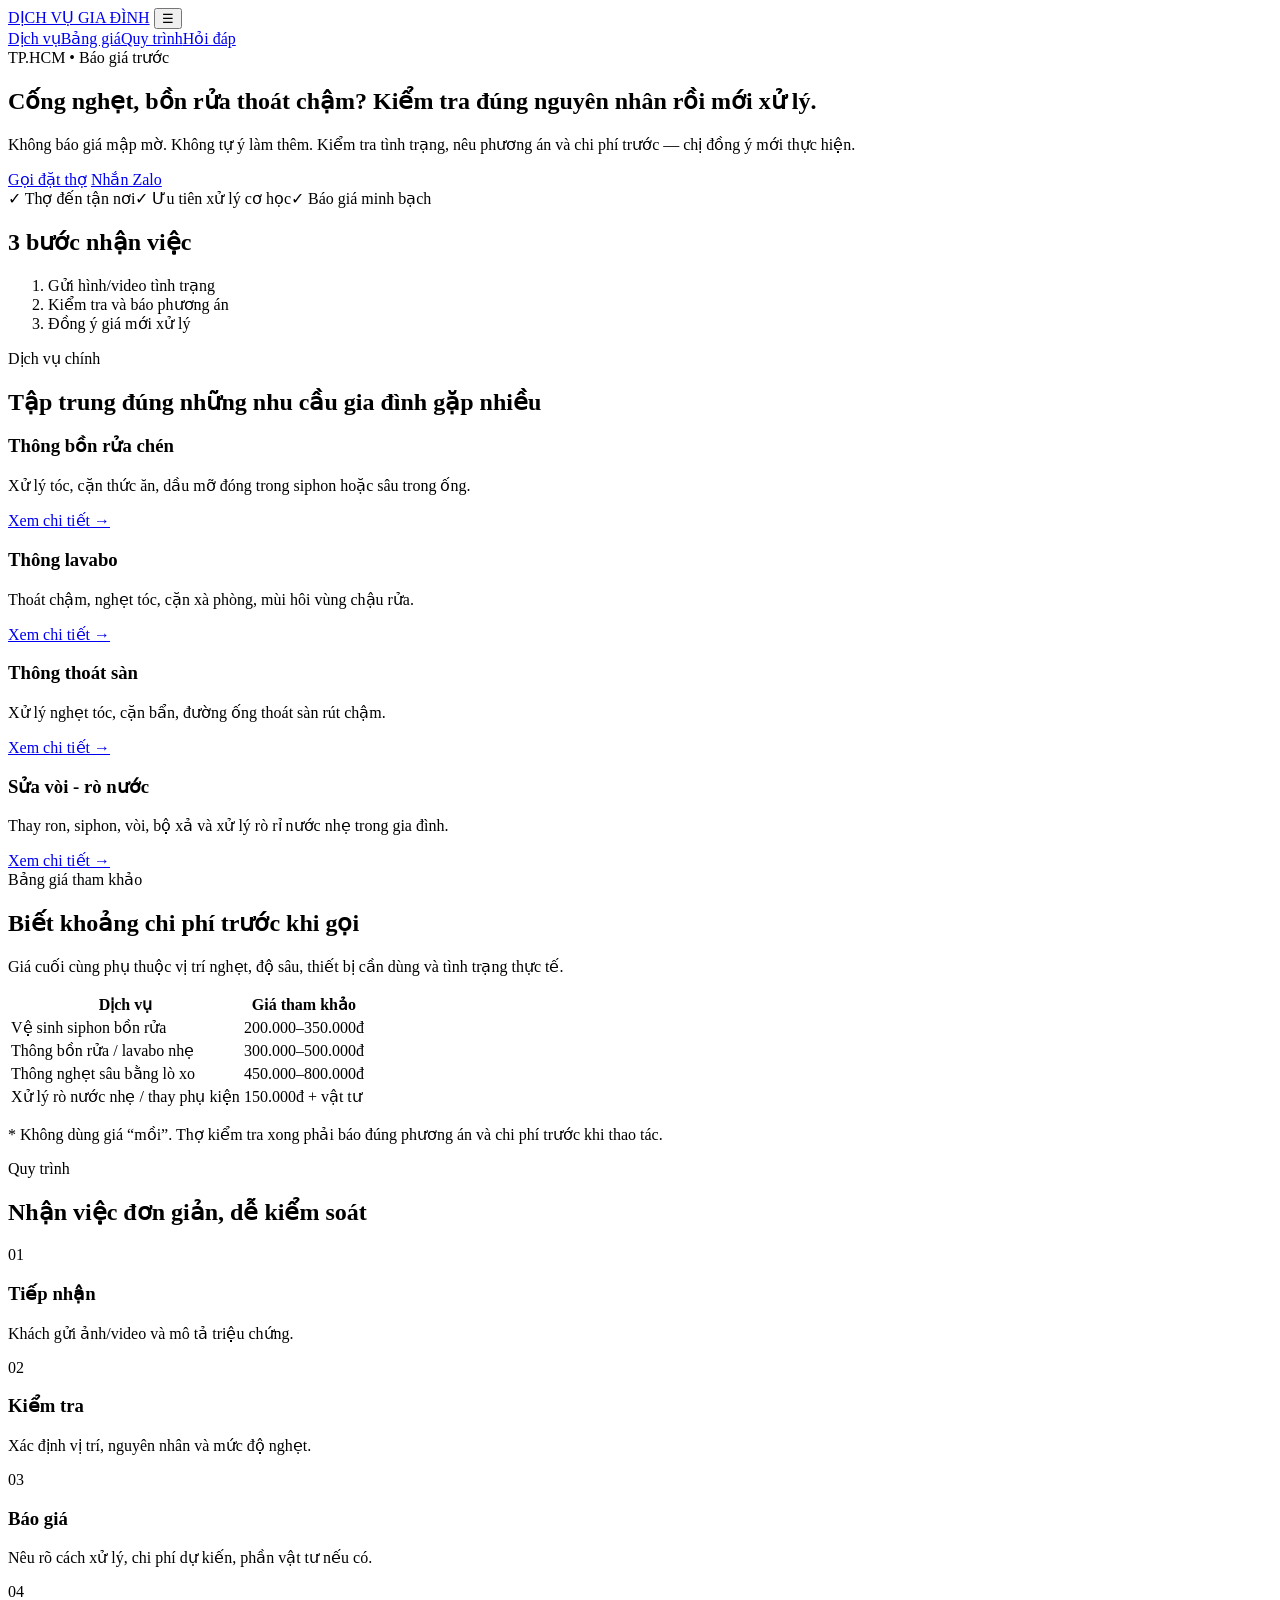
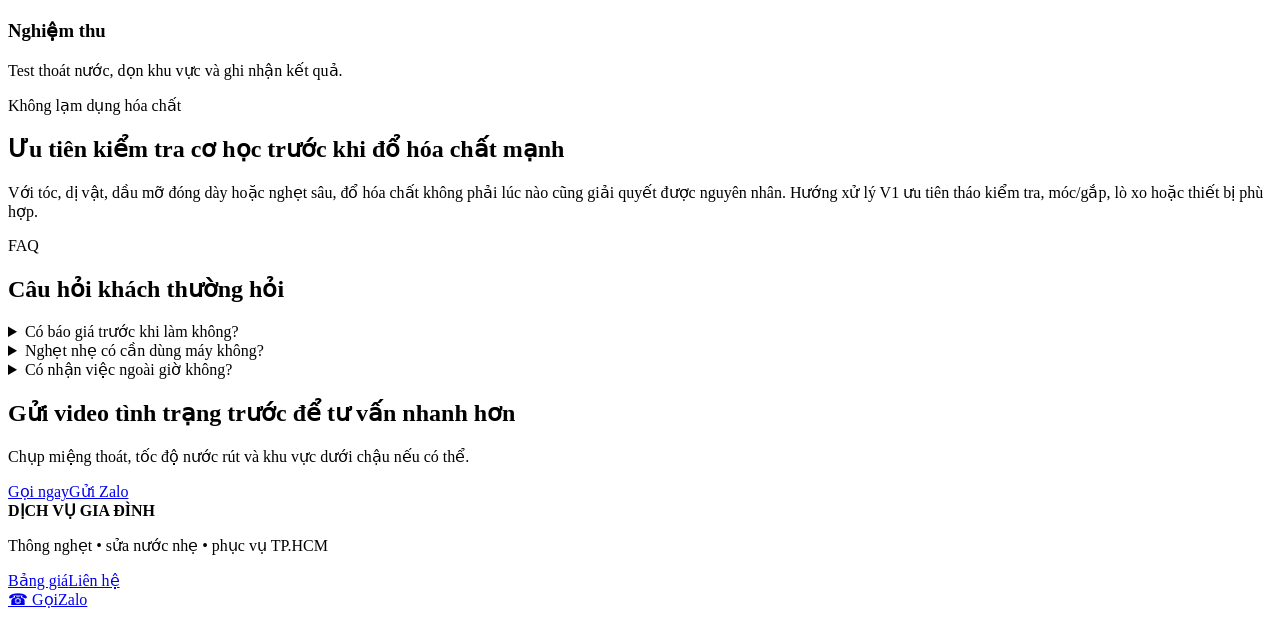
==== index.html @ d6028f79 "V1: add index.html" ====
<!doctype html>
<html lang="vi">
<head>
  <meta charset="utf-8">
  <meta name="viewport" content="width=device-width,initial-scale=1">
  <title>Dịch vụ gia đình tại TP.HCM | Thông nghẹt - Sửa nước</title>
  <meta name="description" content="Dịch vụ thông nghẹt, sửa nước nhẹ tại TP.HCM. Kiểm tra nguyên nhân, báo giá trước, đồng ý mới làm.">
  <link rel="stylesheet" href="assets/css/style.css">
  <script type="application/ld+json">
  {"@context":"https://schema.org","@type":"HomeAndConstructionBusiness","name":"Dịch Vụ Gia Đình","areaServed":"Ho Chi Minh City","url":"https://example.com"}
  </script>
</head>
<body>
<header class="topbar">
  <div class="container nav">
    <a class="brand" href="index.html">DỊCH VỤ GIA ĐÌNH</a>
    <button class="menu-btn" aria-label="Mở menu">☰</button>
    <nav class="menu">
      <a href="#dich-vu">Dịch vụ</a><a href="#bang-gia">Bảng giá</a><a href="#quy-trinh">Quy trình</a><a href="#faq">Hỏi đáp</a>
    </nav>
  </div>
</header>
<main>
<section class="hero">
  <div class="container hero-grid">
    <div>
      <span class="eyebrow">TP.HCM • Báo giá trước</span>
      <h1>Cống nghẹt, bồn rửa thoát chậm? Kiểm tra đúng nguyên nhân rồi mới xử lý.</h1>
      <p class="lead">Không báo giá mập mờ. Không tự ý làm thêm. Kiểm tra tình trạng, nêu phương án và chi phí trước — chị đồng ý mới thực hiện.</p>
      <div class="cta-row">
        <a class="btn primary track-call" href="tel:0900000000">Gọi đặt thợ</a>
        <a class="btn secondary track-zalo" href="https://zalo.me/0900000000" target="_blank" rel="noopener">Nhắn Zalo</a>
      </div>
      <div class="trust-row"><span>✓ Thợ đến tận nơi</span><span>✓ Ưu tiên xử lý cơ học</span><span>✓ Báo giá minh bạch</span></div>
    </div>
    <aside class="hero-card">
      <h2>3 bước nhận việc</h2>
      <ol><li>Gửi hình/video tình trạng</li><li>Kiểm tra và báo phương án</li><li>Đồng ý giá mới xử lý</li></ol>
    </aside>
  </div>
</section>

<section id="dich-vu" class="section">
  <div class="container">
    <div class="section-head"><span class="eyebrow">Dịch vụ chính</span><h2>Tập trung đúng những nhu cầu gia đình gặp nhiều</h2></div>
    <div class="cards">
      <article class="card"><h3>Thông bồn rửa chén</h3><p>Xử lý tóc, cặn thức ăn, dầu mỡ đóng trong siphon hoặc sâu trong ống.</p><a href="thong-tac-bon-rua-chen/index.html">Xem chi tiết →</a></article>
      <article class="card"><h3>Thông lavabo</h3><p>Thoát chậm, nghẹt tóc, cặn xà phòng, mùi hôi vùng chậu rửa.</p><a href="thong-tac-lavabo/index.html">Xem chi tiết →</a></article>
      <article class="card"><h3>Thông thoát sàn</h3><p>Xử lý nghẹt tóc, cặn bẩn, đường ống thoát sàn rút chậm.</p><a href="thong-tac-thoat-san/index.html">Xem chi tiết →</a></article>
      <article class="card"><h3>Sửa vòi - rò nước</h3><p>Thay ron, siphon, vòi, bộ xả và xử lý rò rỉ nước nhẹ trong gia đình.</p><a href="sua-voi-nuoc/index.html">Xem chi tiết →</a></article>
    </div>
  </div>
</section>

<section id="bang-gia" class="section alt">
  <div class="container">
    <div class="section-head"><span class="eyebrow">Bảng giá tham khảo</span><h2>Biết khoảng chi phí trước khi gọi</h2><p>Giá cuối cùng phụ thuộc vị trí nghẹt, độ sâu, thiết bị cần dùng và tình trạng thực tế.</p></div>
    <div class="price-table-wrap"><table class="price-table"><thead><tr><th>Dịch vụ</th><th>Giá tham khảo</th></tr></thead><tbody>
      <tr><td>Vệ sinh siphon bồn rửa</td><td>200.000–350.000đ</td></tr>
      <tr><td>Thông bồn rửa / lavabo nhẹ</td><td>300.000–500.000đ</td></tr>
      <tr><td>Thông nghẹt sâu bằng lò xo</td><td>450.000–800.000đ</td></tr>
      <tr><td>Xử lý rò nước nhẹ / thay phụ kiện</td><td>150.000đ + vật tư</td></tr>
    </tbody></table></div>
    <p class="note">* Không dùng giá “mồi”. Thợ kiểm tra xong phải báo đúng phương án và chi phí trước khi thao tác.</p>
  </div>
</section>

<section id="quy-trinh" class="section">
  <div class="container">
    <div class="section-head"><span class="eyebrow">Quy trình</span><h2>Nhận việc đơn giản, dễ kiểm soát</h2></div>
    <div class="steps">
      <div><span>01</span><h3>Tiếp nhận</h3><p>Khách gửi ảnh/video và mô tả triệu chứng.</p></div>
      <div><span>02</span><h3>Kiểm tra</h3><p>Xác định vị trí, nguyên nhân và mức độ nghẹt.</p></div>
      <div><span>03</span><h3>Báo giá</h3><p>Nêu rõ cách xử lý, chi phí dự kiến, phần vật tư nếu có.</p></div>
      <div><span>04</span><h3>Nghiệm thu</h3><p>Test thoát nước, dọn khu vực và ghi nhận kết quả.</p></div>
    </div>
  </div>
</section>

<section class="section dark">
  <div class="container split">
    <div><span class="eyebrow">Không lạm dụng hóa chất</span><h2>Ưu tiên kiểm tra cơ học trước khi đổ hóa chất mạnh</h2></div>
    <div><p>Với tóc, dị vật, dầu mỡ đóng dày hoặc nghẹt sâu, đổ hóa chất không phải lúc nào cũng giải quyết được nguyên nhân. Hướng xử lý V1 ưu tiên tháo kiểm tra, móc/gắp, lò xo hoặc thiết bị phù hợp.</p></div>
  </div>
</section>

<section id="faq" class="section">
  <div class="container faq">
    <div class="section-head"><span class="eyebrow">FAQ</span><h2>Câu hỏi khách thường hỏi</h2></div>
    <details><summary>Có báo giá trước khi làm không?</summary><p>Có. Sau khi kiểm tra tình trạng thực tế, thợ nêu phương án và chi phí. Chỉ xử lý khi khách đồng ý.</p></details>
    <details><summary>Nghẹt nhẹ có cần dùng máy không?</summary><p>Không nhất thiết. Nếu nghẹt ở siphon hoặc ngay miệng thoát, có thể tháo vệ sinh hoặc dùng dụng cụ cơ học trước.</p></details>
    <details><summary>Có nhận việc ngoài giờ không?</summary><p>V1 ưu tiên lịch hẹn theo khung giờ. Các ca gấp sẽ xác nhận lại khả năng điều phối trước khi chốt.</p></details>
  </div>
</section>

<section class="section cta-band"><div class="container"><h2>Gửi video tình trạng trước để tư vấn nhanh hơn</h2><p>Chụp miệng thoát, tốc độ nước rút và khu vực dưới chậu nếu có thể.</p><div class="cta-row center"><a class="btn light track-call" href="tel:0900000000">Gọi ngay</a><a class="btn ghost track-zalo" href="https://zalo.me/0900000000">Gửi Zalo</a></div></div></section>
</main>
<footer><div class="container footer-grid"><div><strong>DỊCH VỤ GIA ĐÌNH</strong><p>Thông nghẹt • sửa nước nhẹ • phục vụ TP.HCM</p></div><div><a href="bang-gia/index.html">Bảng giá</a><a href="lien-he/index.html">Liên hệ</a></div></div></footer>
<div class="floating"><a class="track-call" href="tel:0900000000">☎ Gọi</a><a class="track-zalo" href="https://zalo.me/0900000000">Zalo</a></div>
<script src="assets/js/main.js"></script>
</body></html>
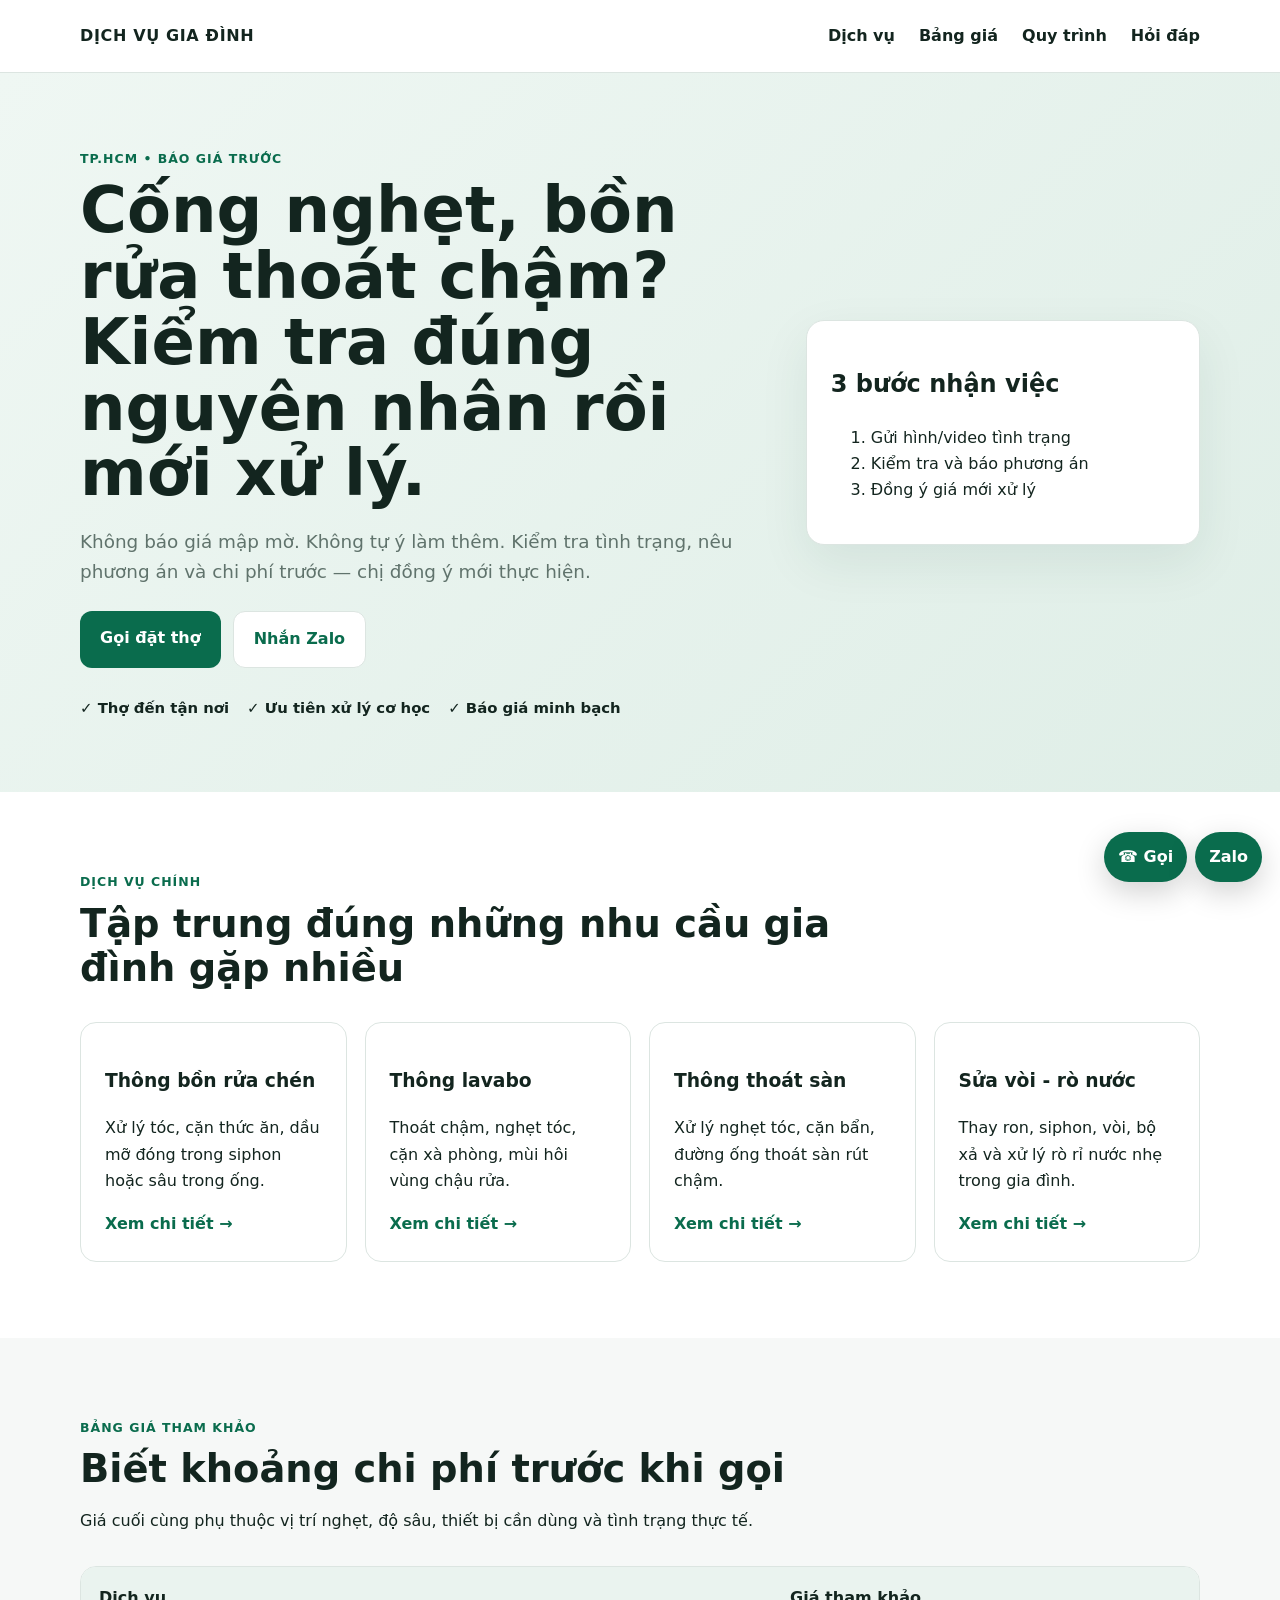
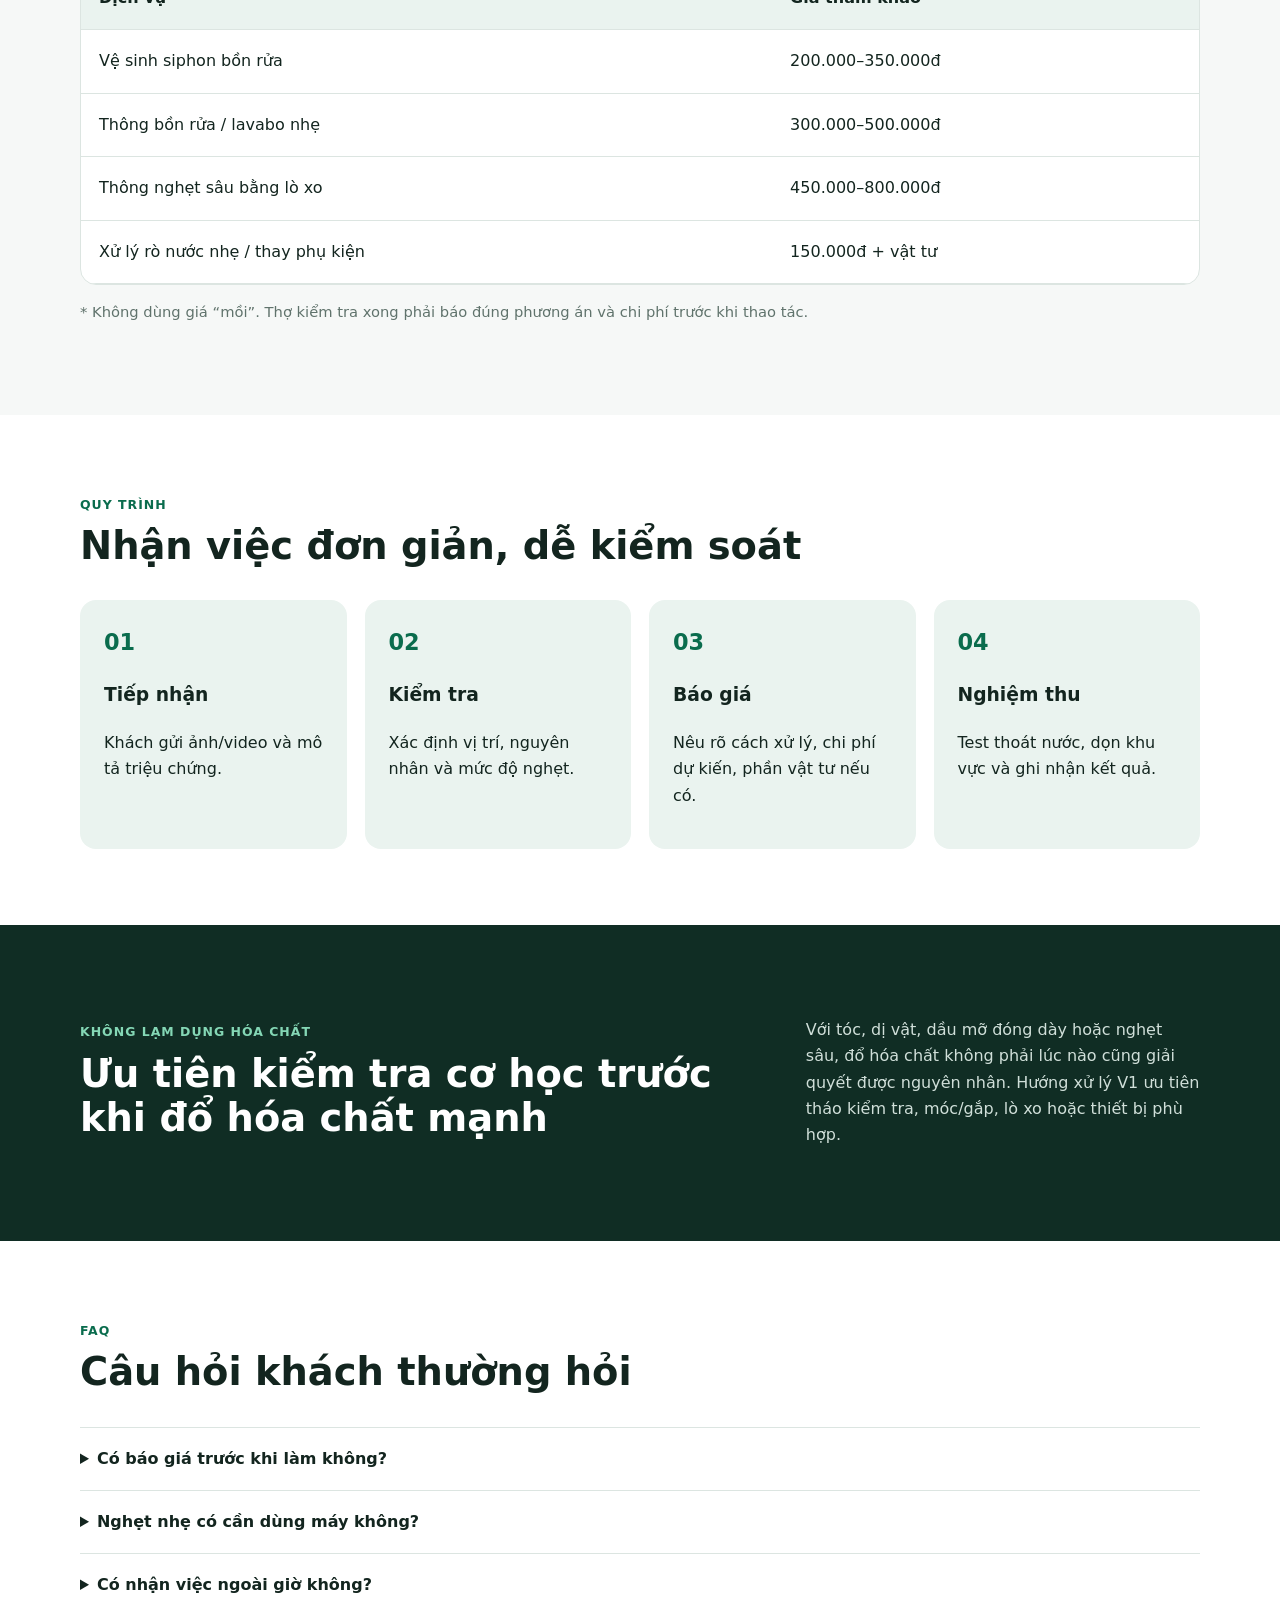
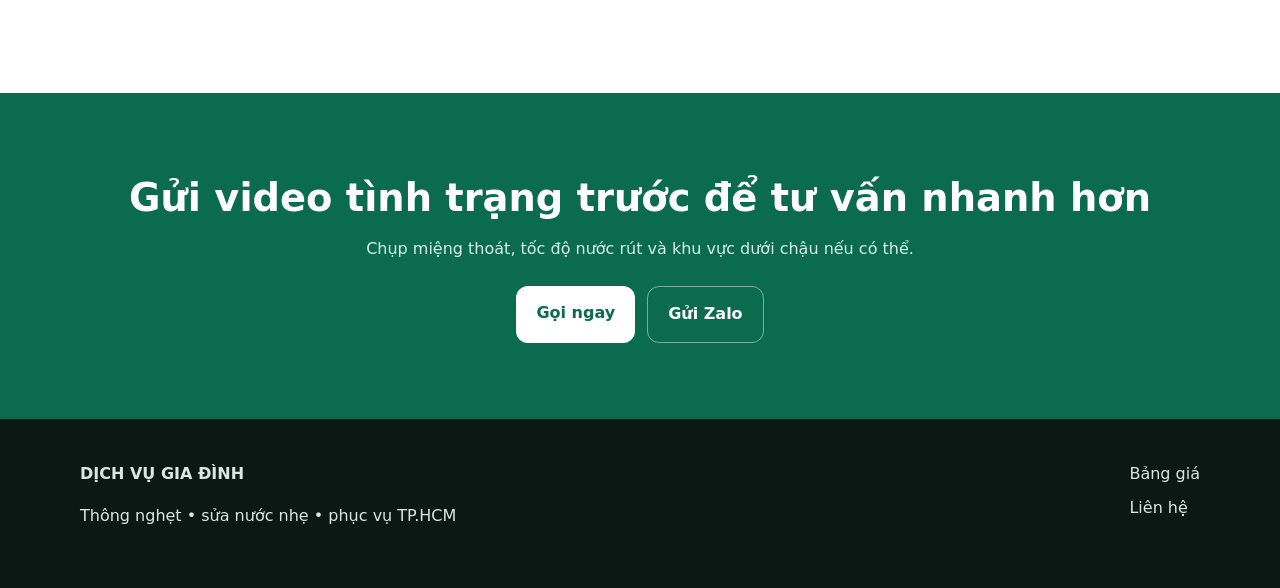
==== commit 6b6a823c: "Update hotline to 0916 85 85 66" ====
--- a/index.html
+++ b/index.html
@@ -28,8 +28,8 @@
       <h1>Cống nghẹt, bồn rửa thoát chậm? Kiểm tra đúng nguyên nhân rồi mới xử lý.</h1>
       <p class="lead">Không báo giá mập mờ. Không tự ý làm thêm. Kiểm tra tình trạng, nêu phương án và chi phí trước — chị đồng ý mới thực hiện.</p>
       <div class="cta-row">
-        <a class="btn primary track-call" href="tel:0900000000">Gọi đặt thợ</a>
-        <a class="btn secondary track-zalo" href="https://zalo.me/0900000000" target="_blank" rel="noopener">Nhắn Zalo</a>
+        <a class="btn primary track-call" href="tel:0916858566">Gọi đặt thợ</a>
+        <a class="btn secondary track-zalo" href="https://zalo.me/0916858566" target="_blank" rel="noopener">Nhắn Zalo</a>
       </div>
       <div class="trust-row"><span>✓ Thợ đến tận nơi</span><span>✓ Ưu tiên xử lý cơ học</span><span>✓ Báo giá minh bạch</span></div>
     </div>
@@ -93,9 +93,9 @@
   </div>
 </section>
 
-<section class="section cta-band"><div class="container"><h2>Gửi video tình trạng trước để tư vấn nhanh hơn</h2><p>Chụp miệng thoát, tốc độ nước rút và khu vực dưới chậu nếu có thể.</p><div class="cta-row center"><a class="btn light track-call" href="tel:0900000000">Gọi ngay</a><a class="btn ghost track-zalo" href="https://zalo.me/0900000000">Gửi Zalo</a></div></div></section>
+<section class="section cta-band"><div class="container"><h2>Gửi video tình trạng trước để tư vấn nhanh hơn</h2><p>Chụp miệng thoát, tốc độ nước rút và khu vực dưới chậu nếu có thể.</p><div class="cta-row center"><a class="btn light track-call" href="tel:0916858566">Gọi ngay</a><a class="btn ghost track-zalo" href="https://zalo.me/0916858566">Gửi Zalo</a></div></div></section>
 </main>
 <footer><div class="container footer-grid"><div><strong>DỊCH VỤ GIA ĐÌNH</strong><p>Thông nghẹt • sửa nước nhẹ • phục vụ TP.HCM</p></div><div><a href="bang-gia/index.html">Bảng giá</a><a href="lien-he/index.html">Liên hệ</a></div></div></footer>
-<div class="floating"><a class="track-call" href="tel:0900000000">☎ Gọi</a><a class="track-zalo" href="https://zalo.me/0900000000">Zalo</a></div>
+<div class="floating"><a class="track-call" href="tel:0916858566">☎ Gọi</a><a class="track-zalo" href="https://zalo.me/0916858566">Zalo</a></div>
 <script src="assets/js/main.js"></script>
 </body></html>
--- a/assets/css/style.css
+++ b/assets/css/style.css
@@ -0,0 +1 @@
+:root{--bg:#f6f8f7;--ink:#13251f;--muted:#60736c;--brand:#0a6c4d;--brand2:#084f3a;--line:#dce5e1;--white:#fff;--soft:#eaf3ef}*{box-sizing:border-box}html{scroll-behavior:smooth}body{margin:0;font-family:Inter,system-ui,-apple-system,Segoe UI,Roboto,sans-serif;color:var(--ink);background:var(--white);line-height:1.65}a{color:inherit}.container{width:min(1120px,calc(100% - 32px));margin:auto}.topbar{position:sticky;top:0;z-index:30;background:rgba(255,255,255,.94);backdrop-filter:blur(10px);border-bottom:1px solid var(--line)}.nav{height:72px;display:flex;align-items:center;justify-content:space-between}.brand{text-decoration:none;font-weight:900;letter-spacing:.04em}.menu{display:flex;gap:24px}.menu a{text-decoration:none;font-weight:700}.menu-btn{display:none}.hero{background:linear-gradient(135deg,#eff7f3,#dfeee7);padding:72px 0}.hero-grid,.split{display:grid;grid-template-columns:1.4fr .8fr;gap:36px;align-items:center}.eyebrow{display:inline-block;font-weight:800;color:var(--brand);text-transform:uppercase;letter-spacing:.08em;font-size:.78rem}.hero h1{font-size:clamp(2.2rem,5vw,4.4rem);line-height:1.03;margin:.4rem 0 1.2rem;max-width:900px}.lead{font-size:1.15rem;color:var(--muted);max-width:760px}.cta-row{display:flex;gap:12px;flex-wrap:wrap;margin-top:24px}.btn{display:inline-flex;padding:14px 20px;border-radius:12px;text-decoration:none;font-weight:800}.primary{background:var(--brand);color:white}.secondary{background:white;border:1px solid var(--line);color:var(--brand)}.light{background:white;color:var(--brand)}.ghost{border:1px solid rgba(255,255,255,.45);color:white}.trust-row{display:flex;gap:18px;flex-wrap:wrap;margin-top:28px;font-weight:700;font-size:.93rem}.hero-card{background:#fff;border:1px solid var(--line);border-radius:18px;padding:24px;box-shadow:0 18px 50px rgba(14,61,47,.08)}.section{padding:76px 0}.alt{background:var(--bg)}.section-head{max-width:760px;margin-bottom:32px}.section h2{font-size:clamp(1.8rem,3vw,3rem);line-height:1.15;margin:.45rem 0}.cards{display:grid;grid-template-columns:repeat(4,1fr);gap:18px}.card{padding:24px;border:1px solid var(--line);border-radius:16px;background:#fff}.card a{color:var(--brand);font-weight:800;text-decoration:none}.price-table-wrap{overflow:auto;background:white;border:1px solid var(--line);border-radius:16px}.price-table{width:100%;border-collapse:collapse}.price-table th,.price-table td{padding:18px;border-bottom:1px solid var(--line);text-align:left}.price-table th{background:var(--soft)}.note{color:var(--muted);font-size:.92rem}.steps{display:grid;grid-template-columns:repeat(4,1fr);gap:18px}.steps>div{padding:24px;background:var(--soft);border-radius:16px}.steps span{font-weight:900;color:var(--brand);font-size:1.4rem}.dark{background:#102d24;color:white}.dark .eyebrow{color:#84d7b5}.dark p{color:#d0dfd9}.faq details{border-top:1px solid var(--line);padding:18px 0}.faq summary{cursor:pointer;font-weight:800}.cta-band{background:var(--brand);color:white;text-align:center}.cta-band p{color:#d8eee5}.center{justify-content:center}footer{padding:42px 0;background:#0a1914;color:#dbe7e2}.footer-grid{display:flex;justify-content:space-between;gap:24px}.footer-grid a{display:block;text-decoration:none;margin-bottom:8px}.floating{position:fixed;right:18px;bottom:18px;display:flex;gap:8px;z-index:40}.floating a{background:var(--brand);color:white;text-decoration:none;font-weight:900;padding:12px 14px;border-radius:999px;box-shadow:0 10px 30px rgba(0,0,0,.18)}@media(max-width:860px){.menu{display:none}.menu.open{display:flex;position:absolute;top:72px;left:16px;right:16px;flex-direction:column;background:#fff;padding:18px;border:1px solid var(--line);border-radius:14px}.menu-btn{display:block;border:0;background:none;font-size:1.5rem}.hero-grid,.split{grid-template-columns:1fr}.cards,.steps{grid-template-columns:1fr 1fr}}@media(max-width:560px){.hero{padding:48px 0}.section{padding:56px 0}.cards,.steps{grid-template-columns:1fr}.hero h1{font-size:2.45rem}.footer-grid{flex-direction:column}.floating{left:12px;right:12px}.floating a{flex:1;text-align:center}}
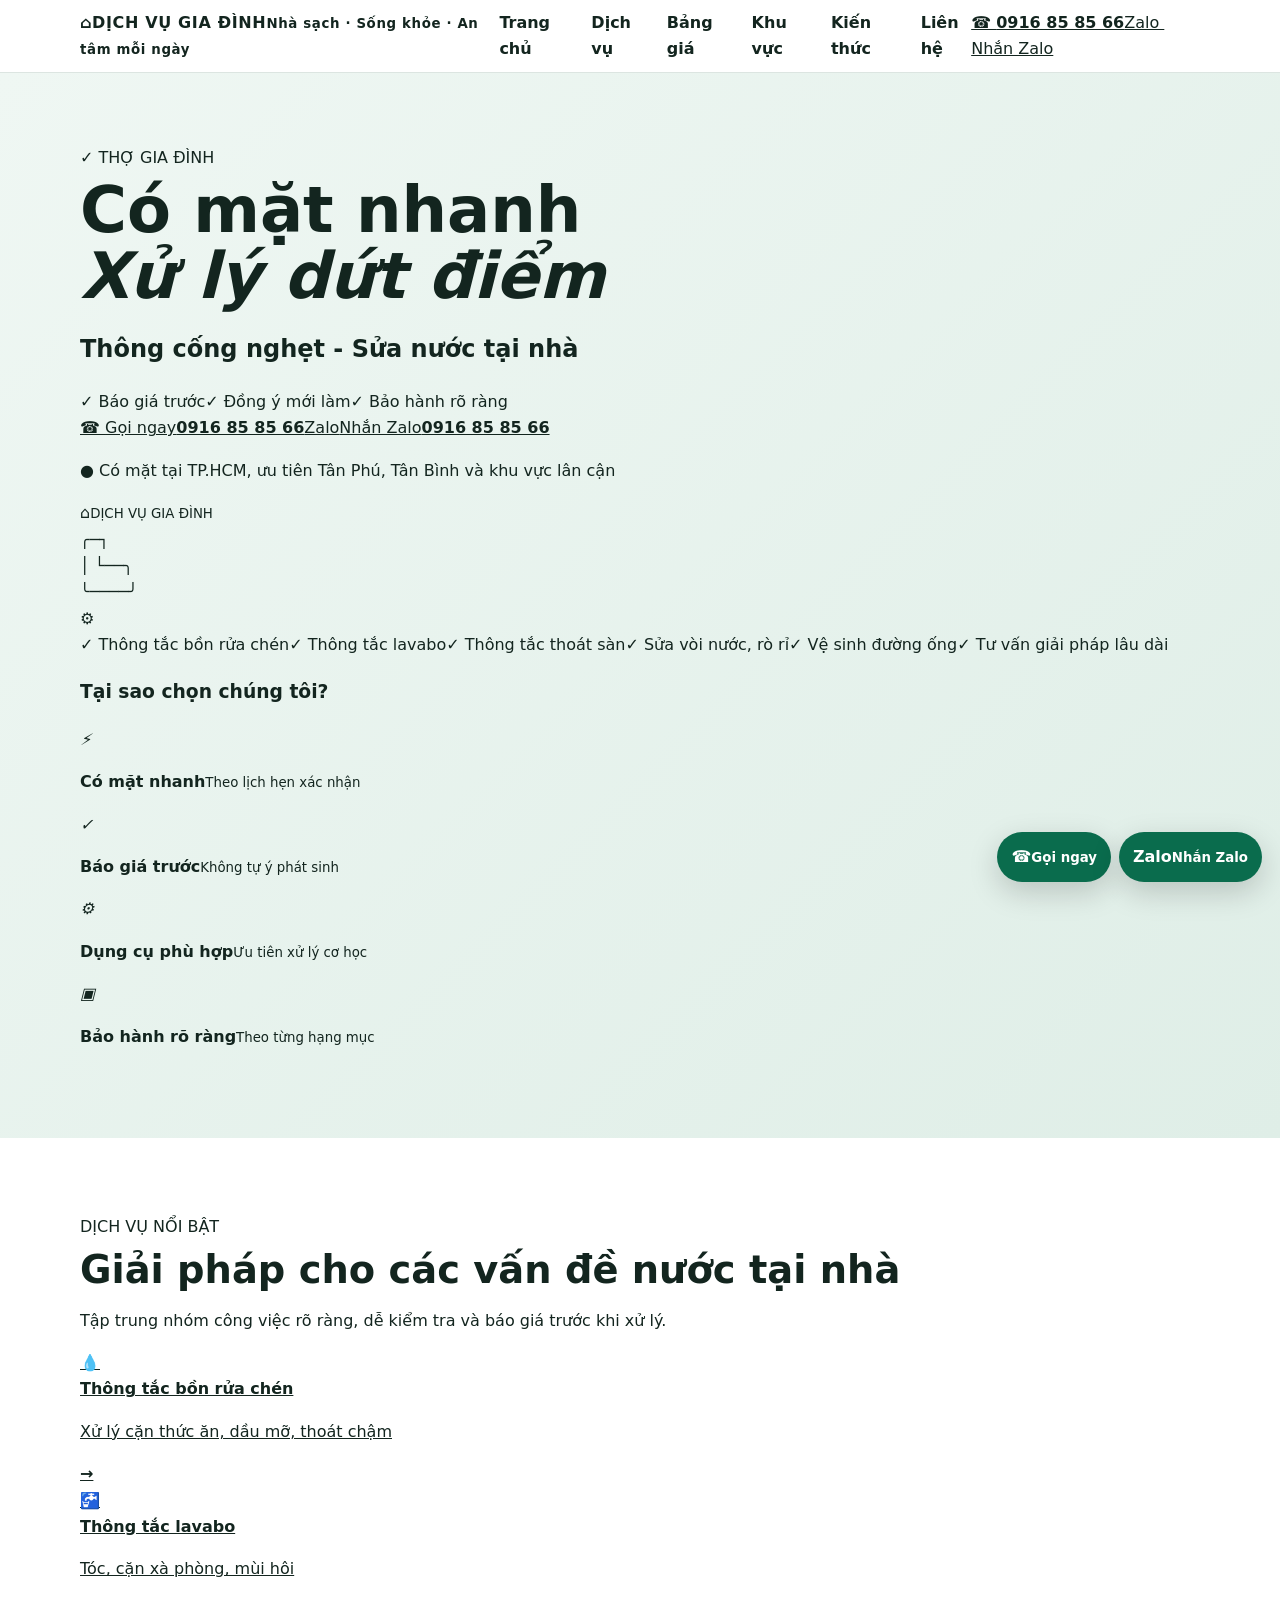
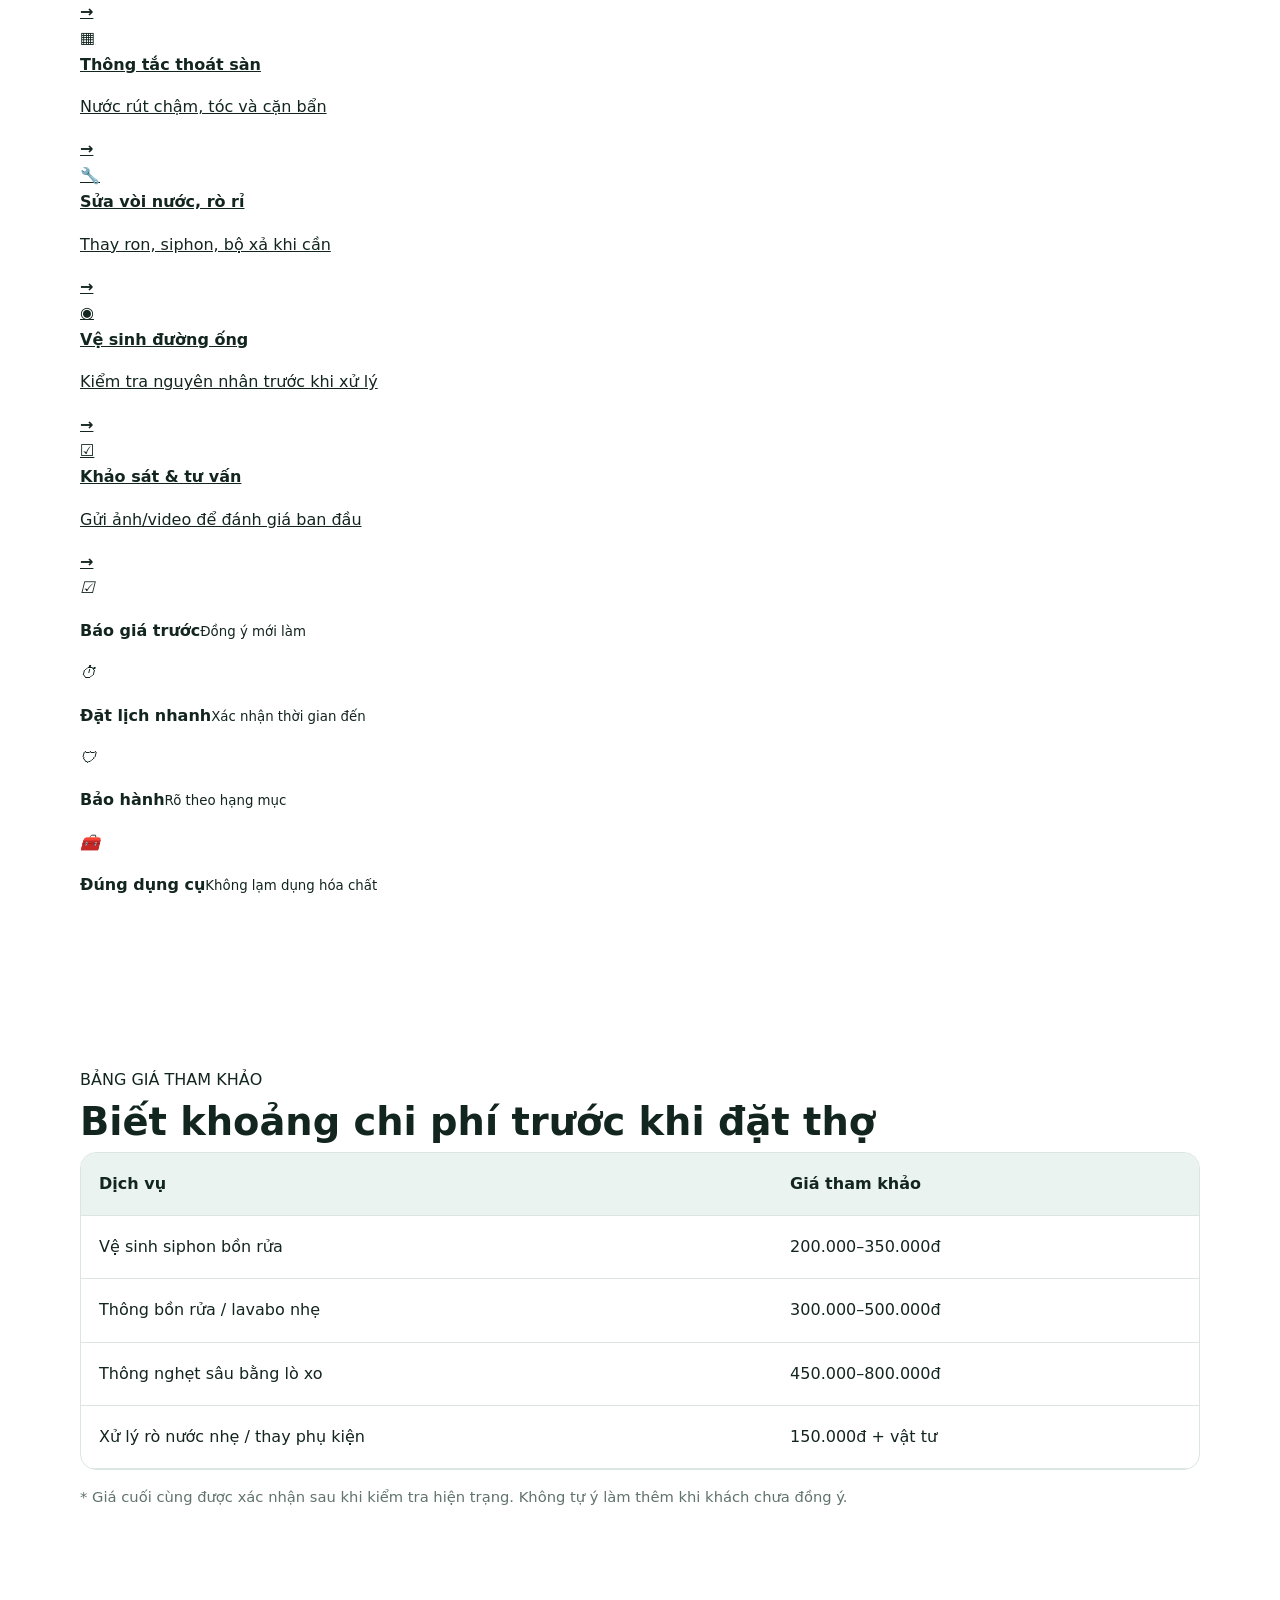
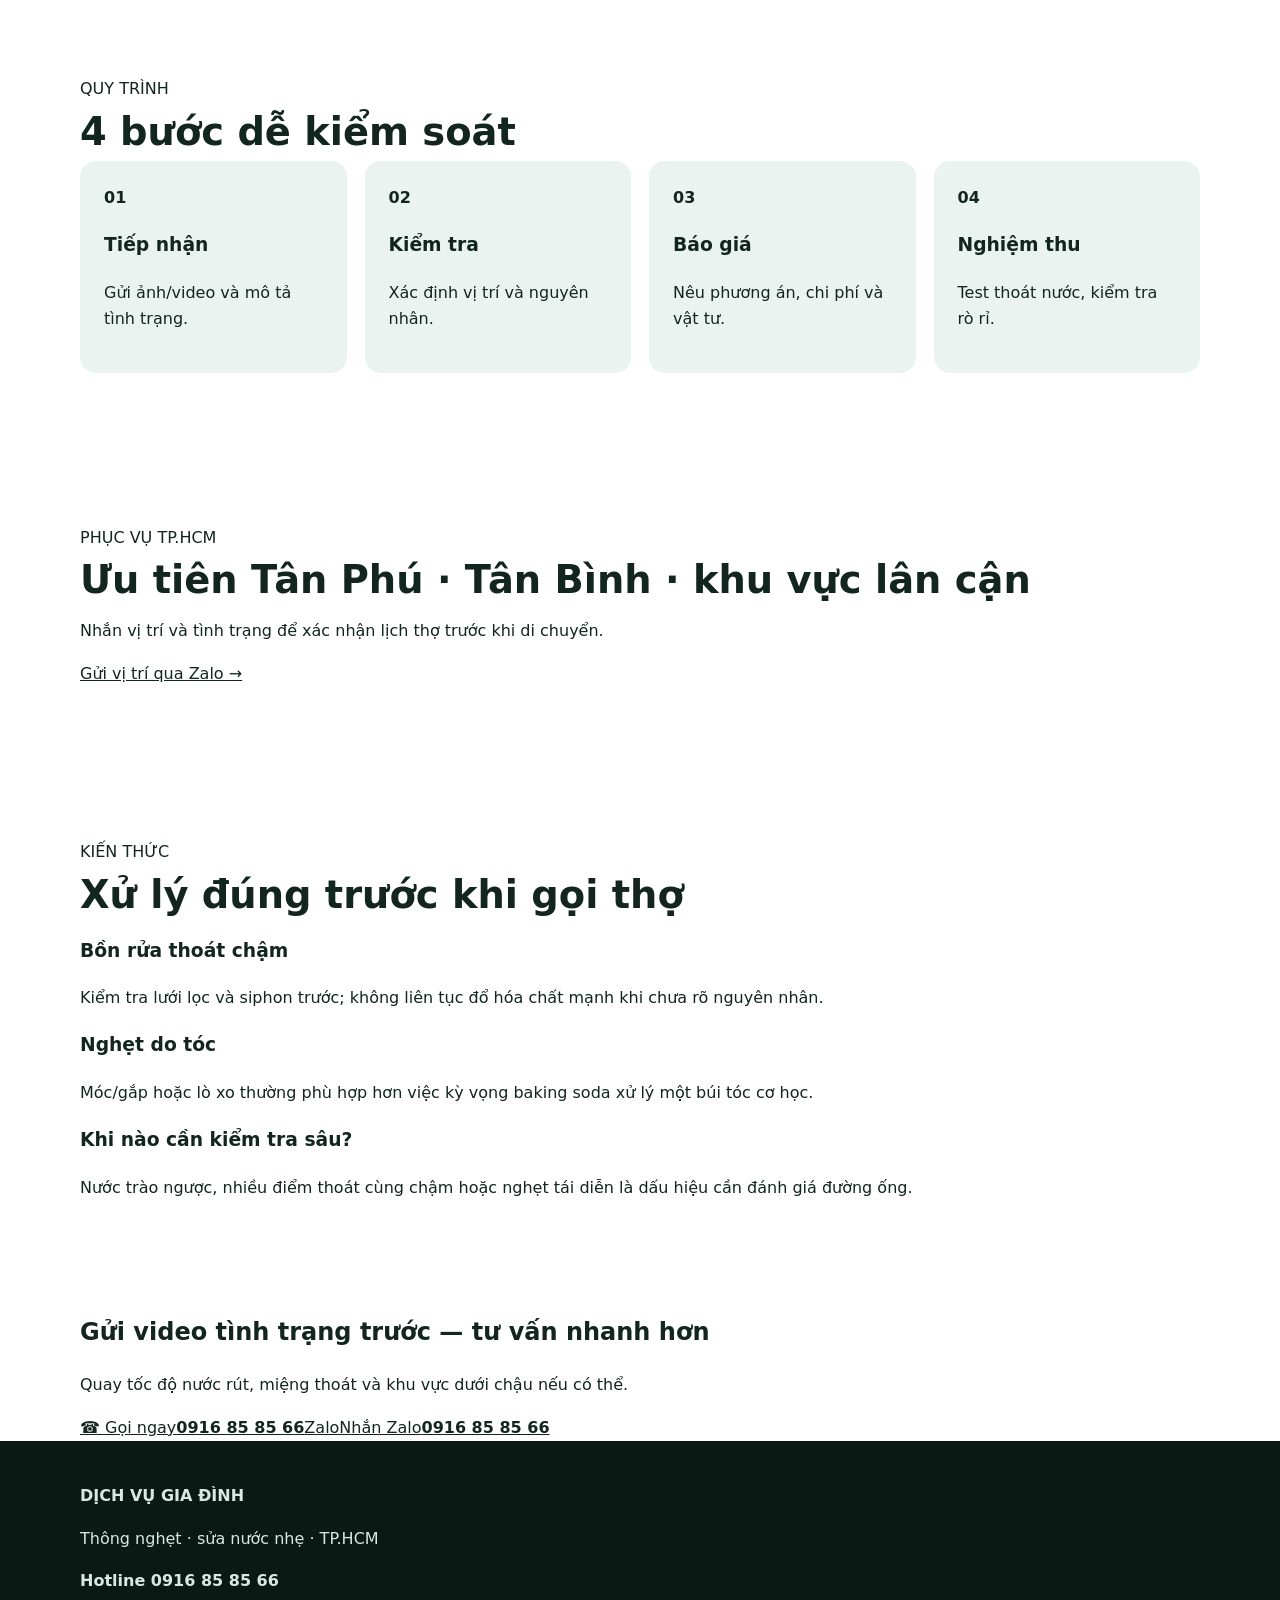
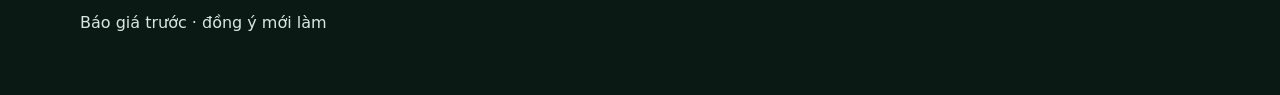
==== commit ed4d11db: "Redesign homepage to visual V2 conversion layout" ====
--- a/index.html
+++ b/index.html
@@ -1,101 +1,52 @@
 <!doctype html>
-<html lang="vi">
-<head>
-  <meta charset="utf-8">
-  <meta name="viewport" content="width=device-width,initial-scale=1">
-  <title>Dịch vụ gia đình tại TP.HCM | Thông nghẹt - Sửa nước</title>
-  <meta name="description" content="Dịch vụ thông nghẹt, sửa nước nhẹ tại TP.HCM. Kiểm tra nguyên nhân, báo giá trước, đồng ý mới làm.">
-  <link rel="stylesheet" href="assets/css/style.css">
-  <script type="application/ld+json">
-  {"@context":"https://schema.org","@type":"HomeAndConstructionBusiness","name":"Dịch Vụ Gia Đình","areaServed":"Ho Chi Minh City","url":"https://example.com"}
-  </script>
-</head>
-<body>
-<header class="topbar">
-  <div class="container nav">
-    <a class="brand" href="index.html">DỊCH VỤ GIA ĐÌNH</a>
-    <button class="menu-btn" aria-label="Mở menu">☰</button>
-    <nav class="menu">
-      <a href="#dich-vu">Dịch vụ</a><a href="#bang-gia">Bảng giá</a><a href="#quy-trinh">Quy trình</a><a href="#faq">Hỏi đáp</a>
-    </nav>
-  </div>
-</header>
+<html lang="vi"><head>
+<meta charset="utf-8"><meta name="viewport" content="width=device-width,initial-scale=1">
+<title>Dịch Vụ Gia Đình TP.HCM | Thông nghẹt - Sửa nước tại nhà</title>
+<meta name="description" content="Thông nghẹt bồn rửa, lavabo, thoát sàn và sửa nước nhẹ tại TP.HCM. Kiểm tra nguyên nhân, báo giá trước, đồng ý mới làm. Hotline 0916 85 85 66.">
+<link rel="stylesheet" href="assets/css/style.css">
+<script type="application/ld+json">{"@context":"https://schema.org","@type":"HomeAndConstructionBusiness","name":"Dịch Vụ Gia Đình","telephone":"+84916858566","areaServed":["Tân Phú","Tân Bình","TP.HCM"],"url":"https://thuvanreal-ai.github.io/dich-vu-gia-dinh/"}</script>
+</head><body>
+<header class="topbar"><div class="container nav">
+<a class="brand" href="./"><span class="logo">⌂</span><span>DỊCH VỤ GIA ĐÌNH<small>Nhà sạch · Sống khỏe · An tâm mỗi ngày</small></span></a>
+<button class="menu-btn" aria-label="Mở menu">☰</button>
+<nav class="menu"><a class="active" href="./">Trang chủ</a><a href="#dich-vu">Dịch vụ</a><a href="#bang-gia">Bảng giá</a><a href="#khu-vuc">Khu vực</a><a href="#kien-thuc">Kiến thức</a><a href="lien-he/">Liên hệ</a></nav>
+<div class="nav-actions"><a class="hotline track-call" href="tel:0916858566">☎ <b>0916 85 85 66</b></a><a class="zalo track-zalo" href="https://zalo.me/0916858566">Zalo&nbsp; Nhắn Zalo</a></div>
+</div></header>
+
 <main>
-<section class="hero">
-  <div class="container hero-grid">
-    <div>
-      <span class="eyebrow">TP.HCM • Báo giá trước</span>
-      <h1>Cống nghẹt, bồn rửa thoát chậm? Kiểm tra đúng nguyên nhân rồi mới xử lý.</h1>
-      <p class="lead">Không báo giá mập mờ. Không tự ý làm thêm. Kiểm tra tình trạng, nêu phương án và chi phí trước — chị đồng ý mới thực hiện.</p>
-      <div class="cta-row">
-        <a class="btn primary track-call" href="tel:0916858566">Gọi đặt thợ</a>
-        <a class="btn secondary track-zalo" href="https://zalo.me/0916858566" target="_blank" rel="noopener">Nhắn Zalo</a>
-      </div>
-      <div class="trust-row"><span>✓ Thợ đến tận nơi</span><span>✓ Ưu tiên xử lý cơ học</span><span>✓ Báo giá minh bạch</span></div>
-    </div>
-    <aside class="hero-card">
-      <h2>3 bước nhận việc</h2>
-      <ol><li>Gửi hình/video tình trạng</li><li>Kiểm tra và báo phương án</li><li>Đồng ý giá mới xử lý</li></ol>
-    </aside>
-  </div>
-</section>
+<section class="hero"><div class="container hero-layout">
+<div class="hero-copy"><span class="pill">✓ THỢ GIA ĐÌNH</span><h1>Có mặt nhanh<br><em>Xử lý dứt điểm</em></h1><h2>Thông cống nghẹt - Sửa nước tại nhà</h2>
+<div class="checks"><span>✓ Báo giá trước</span><span>✓ Đồng ý mới làm</span><span>✓ Bảo hành rõ ràng</span></div>
+<div class="hero-actions"><a class="call-big track-call" href="tel:0916858566">☎ <span>Gọi ngay<b>0916 85 85 66</b></span></a><a class="zalo-big track-zalo" href="https://zalo.me/0916858566"><span class="zicon">Zalo</span><span>Nhắn Zalo<b>0916 85 85 66</b></span></a></div>
+<p class="location">● Có mặt tại TP.HCM, ưu tiên Tân Phú, Tân Bình và khu vực lân cận</p>
+</div>
+<div class="hero-visual" aria-label="Minh họa thợ xử lý đường ống"><div class="worker-art"><div class="worker-head"></div><div class="worker-body">⌂<small>DỊCH VỤ GIA ĐÌNH</small></div><div class="pipe">╭─┐<br>│ └──╮<br>╰────╯</div><div class="tool">⚙</div></div>
+<div class="service-overlay"><span>✓ Thông tắc bồn rửa chén</span><span>✓ Thông tắc lavabo</span><span>✓ Thông tắc thoát sàn</span><span>✓ Sửa vòi nước, rò rỉ</span><span>✓ Vệ sinh đường ống</span><span>✓ Tư vấn giải pháp lâu dài</span></div></div>
+<aside class="why"><h3>Tại sao chọn chúng tôi?</h3><div><i>⚡</i><p><b>Có mặt nhanh</b><small>Theo lịch hẹn xác nhận</small></p></div><div><i>✓</i><p><b>Báo giá trước</b><small>Không tự ý phát sinh</small></p></div><div><i>⚙</i><p><b>Dụng cụ phù hợp</b><small>Ưu tiên xử lý cơ học</small></p></div><div><i>▣</i><p><b>Bảo hành rõ ràng</b><small>Theo từng hạng mục</small></p></div></aside>
+</div></section>
 
-<section id="dich-vu" class="section">
-  <div class="container">
-    <div class="section-head"><span class="eyebrow">Dịch vụ chính</span><h2>Tập trung đúng những nhu cầu gia đình gặp nhiều</h2></div>
-    <div class="cards">
-      <article class="card"><h3>Thông bồn rửa chén</h3><p>Xử lý tóc, cặn thức ăn, dầu mỡ đóng trong siphon hoặc sâu trong ống.</p><a href="thong-tac-bon-rua-chen/index.html">Xem chi tiết →</a></article>
-      <article class="card"><h3>Thông lavabo</h3><p>Thoát chậm, nghẹt tóc, cặn xà phòng, mùi hôi vùng chậu rửa.</p><a href="thong-tac-lavabo/index.html">Xem chi tiết →</a></article>
-      <article class="card"><h3>Thông thoát sàn</h3><p>Xử lý nghẹt tóc, cặn bẩn, đường ống thoát sàn rút chậm.</p><a href="thong-tac-thoat-san/index.html">Xem chi tiết →</a></article>
-      <article class="card"><h3>Sửa vòi - rò nước</h3><p>Thay ron, siphon, vòi, bộ xả và xử lý rò rỉ nước nhẹ trong gia đình.</p><a href="sua-voi-nuoc/index.html">Xem chi tiết →</a></article>
-    </div>
-  </div>
-</section>
+<section id="dich-vu" class="services section"><div class="container"><div class="section-title"><span>DỊCH VỤ NỔI BẬT</span><h2>Giải pháp cho các vấn đề nước tại nhà</h2><p>Tập trung nhóm công việc rõ ràng, dễ kiểm tra và báo giá trước khi xử lý.</p></div>
+<div class="service-grid">
+<a class="service-card" href="thong-tac-bon-rua-chen/"><div class="service-img drain"><span>💧</span></div><div><b>Thông tắc bồn rửa chén</b><p>Xử lý cặn thức ăn, dầu mỡ, thoát chậm</p><strong>→</strong></div></a>
+<a class="service-card" href="thong-tac-lavabo/"><div class="service-img sink"><span>🚰</span></div><div><b>Thông tắc lavabo</b><p>Tóc, cặn xà phòng, mùi hôi</p><strong>→</strong></div></a>
+<a class="service-card" href="thong-tac-thoat-san/"><div class="service-img floor"><span>▦</span></div><div><b>Thông tắc thoát sàn</b><p>Nước rút chậm, tóc và cặn bẩn</p><strong>→</strong></div></a>
+<a class="service-card" href="sua-voi-nuoc/"><div class="service-img tap"><span>🔧</span></div><div><b>Sửa vòi nước, rò rỉ</b><p>Thay ron, siphon, bộ xả khi cần</p><strong>→</strong></div></a>
+<a class="service-card" href="#quy-trinh"><div class="service-img pipepic"><span>◉</span></div><div><b>Vệ sinh đường ống</b><p>Kiểm tra nguyên nhân trước khi xử lý</p><strong>→</strong></div></a>
+<a class="service-card" href="lien-he/"><div class="service-img inspect"><span>☑</span></div><div><b>Khảo sát & tư vấn</b><p>Gửi ảnh/video để đánh giá ban đầu</p><strong>→</strong></div></a>
+</div>
+<div class="proof"><div><i>☑</i><p><b>Báo giá trước</b><small>Đồng ý mới làm</small></p></div><div><i>⏱</i><p><b>Đặt lịch nhanh</b><small>Xác nhận thời gian đến</small></p></div><div><i>🛡</i><p><b>Bảo hành</b><small>Rõ theo hạng mục</small></p></div><div><i>🧰</i><p><b>Đúng dụng cụ</b><small>Không lạm dụng hóa chất</small></p></div></div>
+</div></section>
 
-<section id="bang-gia" class="section alt">
-  <div class="container">
-    <div class="section-head"><span class="eyebrow">Bảng giá tham khảo</span><h2>Biết khoảng chi phí trước khi gọi</h2><p>Giá cuối cùng phụ thuộc vị trí nghẹt, độ sâu, thiết bị cần dùng và tình trạng thực tế.</p></div>
-    <div class="price-table-wrap"><table class="price-table"><thead><tr><th>Dịch vụ</th><th>Giá tham khảo</th></tr></thead><tbody>
-      <tr><td>Vệ sinh siphon bồn rửa</td><td>200.000–350.000đ</td></tr>
-      <tr><td>Thông bồn rửa / lavabo nhẹ</td><td>300.000–500.000đ</td></tr>
-      <tr><td>Thông nghẹt sâu bằng lò xo</td><td>450.000–800.000đ</td></tr>
-      <tr><td>Xử lý rò nước nhẹ / thay phụ kiện</td><td>150.000đ + vật tư</td></tr>
-    </tbody></table></div>
-    <p class="note">* Không dùng giá “mồi”. Thợ kiểm tra xong phải báo đúng phương án và chi phí trước khi thao tác.</p>
-  </div>
-</section>
+<section id="bang-gia" class="section price-sec"><div class="container"><div class="section-title"><span>BẢNG GIÁ THAM KHẢO</span><h2>Biết khoảng chi phí trước khi đặt thợ</h2></div><div class="price-table-wrap"><table class="price-table"><thead><tr><th>Dịch vụ</th><th>Giá tham khảo</th></tr></thead><tbody><tr><td>Vệ sinh siphon bồn rửa</td><td>200.000–350.000đ</td></tr><tr><td>Thông bồn rửa / lavabo nhẹ</td><td>300.000–500.000đ</td></tr><tr><td>Thông nghẹt sâu bằng lò xo</td><td>450.000–800.000đ</td></tr><tr><td>Xử lý rò nước nhẹ / thay phụ kiện</td><td>150.000đ + vật tư</td></tr></tbody></table></div><p class="note">* Giá cuối cùng được xác nhận sau khi kiểm tra hiện trạng. Không tự ý làm thêm khi khách chưa đồng ý.</p></div></section>
 
-<section id="quy-trinh" class="section">
-  <div class="container">
-    <div class="section-head"><span class="eyebrow">Quy trình</span><h2>Nhận việc đơn giản, dễ kiểm soát</h2></div>
-    <div class="steps">
-      <div><span>01</span><h3>Tiếp nhận</h3><p>Khách gửi ảnh/video và mô tả triệu chứng.</p></div>
-      <div><span>02</span><h3>Kiểm tra</h3><p>Xác định vị trí, nguyên nhân và mức độ nghẹt.</p></div>
-      <div><span>03</span><h3>Báo giá</h3><p>Nêu rõ cách xử lý, chi phí dự kiến, phần vật tư nếu có.</p></div>
-      <div><span>04</span><h3>Nghiệm thu</h3><p>Test thoát nước, dọn khu vực và ghi nhận kết quả.</p></div>
-    </div>
-  </div>
-</section>
+<section id="quy-trinh" class="section process"><div class="container"><div class="section-title"><span>QUY TRÌNH</span><h2>4 bước dễ kiểm soát</h2></div><div class="steps"><div><b>01</b><h3>Tiếp nhận</h3><p>Gửi ảnh/video và mô tả tình trạng.</p></div><div><b>02</b><h3>Kiểm tra</h3><p>Xác định vị trí và nguyên nhân.</p></div><div><b>03</b><h3>Báo giá</h3><p>Nêu phương án, chi phí và vật tư.</p></div><div><b>04</b><h3>Nghiệm thu</h3><p>Test thoát nước, kiểm tra rò rỉ.</p></div></div></div></section>
 
-<section class="section dark">
-  <div class="container split">
-    <div><span class="eyebrow">Không lạm dụng hóa chất</span><h2>Ưu tiên kiểm tra cơ học trước khi đổ hóa chất mạnh</h2></div>
-    <div><p>Với tóc, dị vật, dầu mỡ đóng dày hoặc nghẹt sâu, đổ hóa chất không phải lúc nào cũng giải quyết được nguyên nhân. Hướng xử lý V1 ưu tiên tháo kiểm tra, móc/gắp, lò xo hoặc thiết bị phù hợp.</p></div>
-  </div>
-</section>
+<section id="khu-vuc" class="section greenband"><div class="container band-grid"><div><span>PHỤC VỤ TP.HCM</span><h2>Ưu tiên Tân Phú · Tân Bình · khu vực lân cận</h2><p>Nhắn vị trí và tình trạng để xác nhận lịch thợ trước khi di chuyển.</p></div><a class="white-btn track-zalo" href="https://zalo.me/0916858566">Gửi vị trí qua Zalo →</a></div></section>
 
-<section id="faq" class="section">
-  <div class="container faq">
-    <div class="section-head"><span class="eyebrow">FAQ</span><h2>Câu hỏi khách thường hỏi</h2></div>
-    <details><summary>Có báo giá trước khi làm không?</summary><p>Có. Sau khi kiểm tra tình trạng thực tế, thợ nêu phương án và chi phí. Chỉ xử lý khi khách đồng ý.</p></details>
-    <details><summary>Nghẹt nhẹ có cần dùng máy không?</summary><p>Không nhất thiết. Nếu nghẹt ở siphon hoặc ngay miệng thoát, có thể tháo vệ sinh hoặc dùng dụng cụ cơ học trước.</p></details>
-    <details><summary>Có nhận việc ngoài giờ không?</summary><p>V1 ưu tiên lịch hẹn theo khung giờ. Các ca gấp sẽ xác nhận lại khả năng điều phối trước khi chốt.</p></details>
-  </div>
-</section>
+<section id="kien-thuc" class="section"><div class="container"><div class="section-title"><span>KIẾN THỨC</span><h2>Xử lý đúng trước khi gọi thợ</h2></div><div class="knowledge"><article><h3>Bồn rửa thoát chậm</h3><p>Kiểm tra lưới lọc và siphon trước; không liên tục đổ hóa chất mạnh khi chưa rõ nguyên nhân.</p></article><article><h3>Nghẹt do tóc</h3><p>Móc/gắp hoặc lò xo thường phù hợp hơn việc kỳ vọng baking soda xử lý một búi tóc cơ học.</p></article><article><h3>Khi nào cần kiểm tra sâu?</h3><p>Nước trào ngược, nhiều điểm thoát cùng chậm hoặc nghẹt tái diễn là dấu hiệu cần đánh giá đường ống.</p></article></div></div></section>
 
-<section class="section cta-band"><div class="container"><h2>Gửi video tình trạng trước để tư vấn nhanh hơn</h2><p>Chụp miệng thoát, tốc độ nước rút và khu vực dưới chậu nếu có thể.</p><div class="cta-row center"><a class="btn light track-call" href="tel:0916858566">Gọi ngay</a><a class="btn ghost track-zalo" href="https://zalo.me/0916858566">Gửi Zalo</a></div></div></section>
+<section class="cta"><div class="container"><h2>Gửi video tình trạng trước — tư vấn nhanh hơn</h2><p>Quay tốc độ nước rút, miệng thoát và khu vực dưới chậu nếu có thể.</p><div class="hero-actions center"><a class="call-big track-call" href="tel:0916858566">☎ <span>Gọi ngay<b>0916 85 85 66</b></span></a><a class="zalo-big track-zalo" href="https://zalo.me/0916858566"><span class="zicon">Zalo</span><span>Nhắn Zalo<b>0916 85 85 66</b></span></a></div></div></section>
 </main>
-<footer><div class="container footer-grid"><div><strong>DỊCH VỤ GIA ĐÌNH</strong><p>Thông nghẹt • sửa nước nhẹ • phục vụ TP.HCM</p></div><div><a href="bang-gia/index.html">Bảng giá</a><a href="lien-he/index.html">Liên hệ</a></div></div></footer>
-<div class="floating"><a class="track-call" href="tel:0916858566">☎ Gọi</a><a class="track-zalo" href="https://zalo.me/0916858566">Zalo</a></div>
-<script src="assets/js/main.js"></script>
-</body></html>+<footer><div class="container footer"><div><b>DỊCH VỤ GIA ĐÌNH</b><p>Thông nghẹt · sửa nước nhẹ · TP.HCM</p></div><div><b>Hotline 0916 85 85 66</b><p>Báo giá trước · đồng ý mới làm</p></div></div></footer>
+<div class="floating"><a class="float-call track-call" href="tel:0916858566">☎<small>Gọi ngay</small></a><a class="float-zalo track-zalo" href="https://zalo.me/0916858566">Zalo<small>Nhắn Zalo</small></a></div>
+<script src="assets/js/main.js"></script></body></html>
